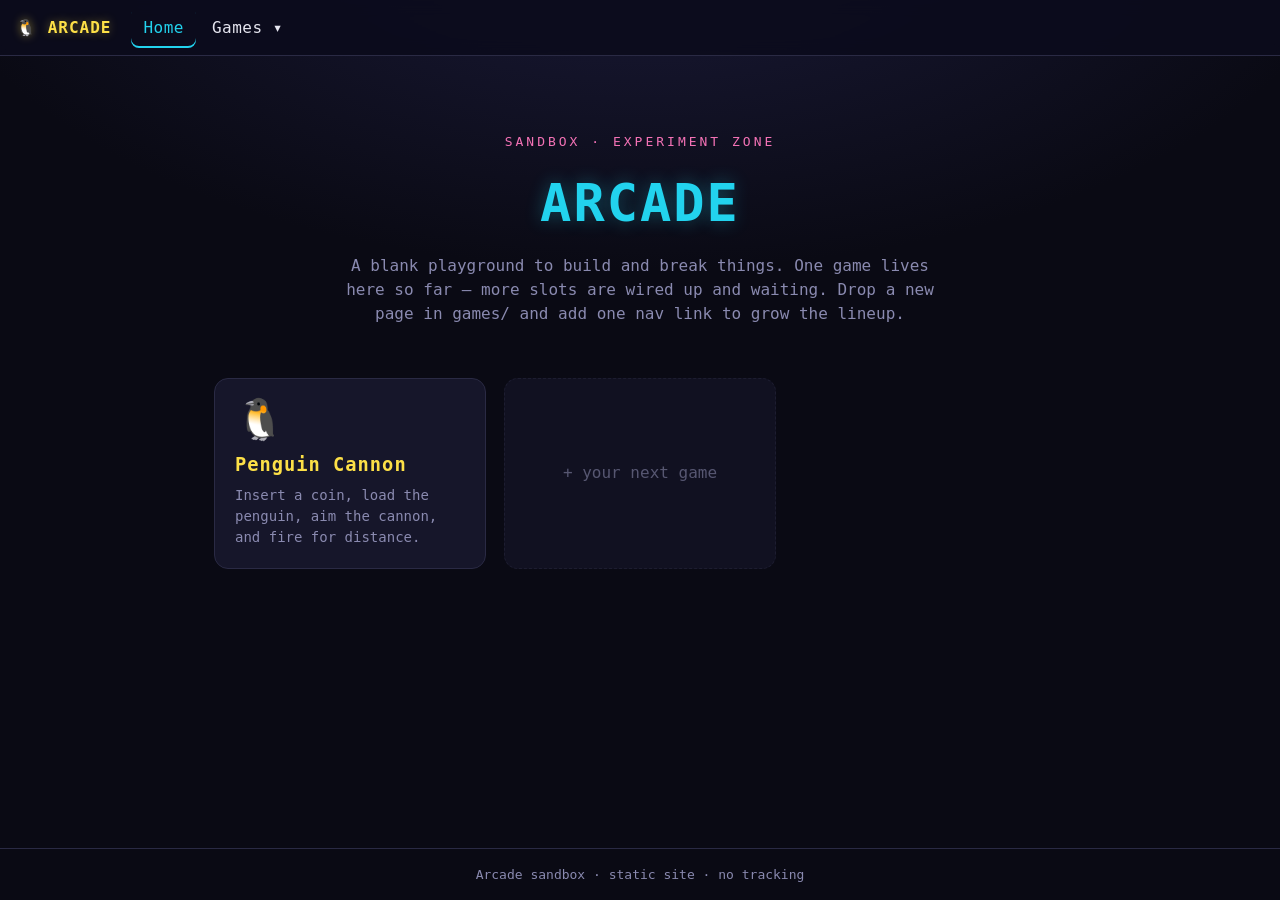
==== index.html @ a816e19b "Add arcade sandbox site with Penguin Cannon game Static multi-page site (vanilla HTML/CSS/JS + Canva" ====
<!DOCTYPE html>
<html lang="en">
<head>
  <meta charset="UTF-8" />
  <meta name="viewport" content="width=device-width, initial-scale=1" />
  <title>🐧 Arcade — Sandbox</title>
  <meta name="description" content="A blank arcade sandbox to experiment with mini-games." />
  <link rel="icon" href="data:image/svg+xml,<svg xmlns='http://www.w3.org/2000/svg' viewBox='0 0 100 100'><text y='.9em' font-size='90'>🐧</text></svg>" />
  <link rel="stylesheet" href="assets/css/site.css" />
</head>
<body>
  <!-- ===================================================== Top navigation -->
  <nav class="nav">
    <a class="nav__brand" href="index.html">🐧 ARCADE</a>
    <ul class="nav__links">
      <li><a class="nav__link" data-match="index.html," href="index.html">Home</a></li>
      <li class="nav__group">
        <button class="nav__toggle" aria-haspopup="true" aria-expanded="false">Games ▾</button>
        <div class="nav__menu">
          <a href="games/penguin-cannon.html">🐧 Penguin Cannon</a>
          <span class="nav__muted">more coming soon…</span>
        </div>
      </li>
    </ul>
    <span class="nav__spacer"></span>
  </nav>

  <!-- =============================================================== Home -->
  <main>
    <section class="hero">
      <p class="tag">Sandbox · experiment zone</p>
      <h1>ARCADE</h1>
      <p>
        A blank playground to build and break things. One game lives here so far —
        more slots are wired up and waiting. Drop a new page in <code>games/</code>
        and add one nav link to grow the lineup.
      </p>
    </section>

    <section class="grid">
      <a class="card" href="games/penguin-cannon.html">
        <div class="card__emoji">🐧</div>
        <h3>Penguin Cannon</h3>
        <p>Insert a coin, load the penguin, aim the cannon, and fire for distance.</p>
      </a>
      <div class="card card--placeholder">+ your next game</div>
    </section>
  </main>

  <footer class="footer">Arcade sandbox · static site · no tracking</footer>

  <script src="assets/js/nav.js"></script>
</body>
</html>
---- assets/css/site.css ----
/* ==========================================================================
   Arcade sandbox — shared site styles
   Retro arcade theme: dark background, neon accents, monospace type.
   Shared by index.html (home) and games/*.html.
   ========================================================================== */

:root {
  --nav-h: 56px;

  --bg:        #0a0a14;
  --bg-2:      #11112099;
  --panel:     #16162a;
  --border:    #2a2a44;
  --text:      #e6e6f0;
  --muted:     #8a8ab0;

  --neon-cyan: #22d3ee;
  --neon-pink: #f472b6;
  --neon-gold: #fde047;
  --neon-lime: #a3e635;

  --shadow-neon: 0 0 0 1px var(--border), 0 0 18px #22d3ee22;
  --font: "Consolas", "SFMono-Regular", "Menlo", "DejaVu Sans Mono", monospace;
}

* { box-sizing: border-box; }

html, body {
  margin: 0;
  padding: 0;
  height: 100%;
}

body {
  background:
    radial-gradient(1200px 600px at 50% -10%, #1b1b3a 0%, transparent 60%),
    var(--bg);
  color: var(--text);
  font-family: var(--font);
  font-size: 16px;
  line-height: 1.5;
  -webkit-font-smoothing: antialiased;
  display: flex;
  flex-direction: column;
  min-height: 100%;
}

a { color: var(--neon-cyan); text-decoration: none; }
a:hover { color: var(--neon-pink); }

/* ----------------------------------------------------------------- Nav bar */
.nav {
  position: sticky;
  top: 0;
  z-index: 50;
  height: var(--nav-h);
  display: flex;
  align-items: center;
  gap: 8px;
  padding: 0 16px;
  background: #0c0c1ce6;
  backdrop-filter: blur(8px);
  border-bottom: 1px solid var(--border);
}

.nav__brand {
  font-weight: 700;
  letter-spacing: 1px;
  color: var(--neon-gold);
  text-shadow: 0 0 10px #fde04766;
  margin-right: 12px;
  white-space: nowrap;
}
.nav__brand:hover { color: var(--neon-gold); filter: brightness(1.15); }

.nav__links {
  display: flex;
  align-items: center;
  gap: 4px;
  list-style: none;
  margin: 0;
  padding: 0;
}

.nav__link {
  display: inline-block;
  padding: 8px 12px;
  border-radius: 8px;
  color: var(--text);
  letter-spacing: 0.5px;
}
.nav__link:hover { background: #ffffff10; color: var(--neon-cyan); }
.nav__link.is-active {
  color: var(--neon-cyan);
  box-shadow: inset 0 -2px 0 var(--neon-cyan);
}

/* dropdown ("Games" — currently one entry, room to grow) */
.nav__group { position: relative; }
.nav__toggle {
  font: inherit;
  cursor: pointer;
  border: none;
  background: transparent;
  color: var(--text);
  padding: 8px 12px;
  border-radius: 8px;
  letter-spacing: 0.5px;
}
.nav__toggle:hover { background: #ffffff10; color: var(--neon-cyan); }
.nav__menu {
  position: absolute;
  top: calc(100% + 6px);
  left: 0;
  min-width: 190px;
  background: var(--panel);
  border: 1px solid var(--border);
  border-radius: 10px;
  padding: 6px;
  box-shadow: 0 12px 30px #00000066;
  display: none;
}
.nav__group.is-open .nav__menu,
.nav__group:hover .nav__menu { display: block; }
.nav__menu a {
  display: block;
  padding: 8px 10px;
  border-radius: 7px;
  color: var(--text);
}
.nav__menu a:hover { background: #ffffff12; color: var(--neon-pink); }
.nav__menu .nav__muted {
  display: block;
  padding: 8px 10px;
  color: var(--muted);
  font-size: 13px;
}

.nav__spacer { flex: 1; }

/* ----------------------------------------------------------------- Content */
main { flex: 1; }

/* Home hero / sandbox */
.hero {
  max-width: 900px;
  margin: 0 auto;
  padding: 64px 24px 24px;
  text-align: center;
}
.hero h1 {
  font-size: clamp(28px, 6vw, 52px);
  margin: 0 0 8px;
  color: var(--neon-cyan);
  text-shadow: 0 0 18px #22d3ee55;
  letter-spacing: 2px;
}
.hero .tag {
  color: var(--neon-pink);
  letter-spacing: 3px;
  text-transform: uppercase;
  font-size: 13px;
}
.hero p { color: var(--muted); max-width: 620px; margin: 12px auto; }

.grid {
  max-width: 900px;
  margin: 0 auto;
  padding: 16px 24px 64px;
  display: grid;
  grid-template-columns: repeat(auto-fill, minmax(240px, 1fr));
  gap: 18px;
}

.card {
  display: block;
  background: var(--panel);
  border: 1px solid var(--border);
  border-radius: 14px;
  padding: 20px;
  color: var(--text);
  transition: transform 0.12s ease, box-shadow 0.12s ease, border-color 0.12s;
}
.card:hover {
  transform: translateY(-3px);
  border-color: var(--neon-cyan);
  box-shadow: var(--shadow-neon);
  color: var(--text);
}
.card__emoji { font-size: 40px; line-height: 1; }
.card h3 { margin: 12px 0 6px; color: var(--neon-gold); letter-spacing: 1px; }
.card p { margin: 0; color: var(--muted); font-size: 14px; }
.card--placeholder {
  border-style: dashed;
  opacity: 0.6;
  display: flex;
  align-items: center;
  justify-content: center;
  text-align: center;
  color: var(--muted);
}

/* ------------------------------------------------------- 16:9 game stage */
.stage-wrap {
  display: flex;
  align-items: center;
  justify-content: center;
  padding: 16px;
  /* fill the viewport under the sticky nav */
  min-height: calc(100vh - var(--nav-h));
}

.stage {
  position: relative;
  aspect-ratio: 16 / 9;
  /* scale to fit width AND height while preserving 16:9, capped at native res */
  width: min(96vw, calc((100vh - var(--nav-h) - 48px) * 16 / 9));
  max-width: 1280px;
  border: 1px solid var(--border);
  border-radius: 12px;
  overflow: hidden;
  background: #05060f;
  box-shadow: 0 0 0 1px #00000080, 0 18px 60px #000000aa, 0 0 40px #22d3ee18;
}

.stage canvas {
  display: block;
  width: 100%;
  height: 100%;
  /* keep pixel art crisp when scaled */
  image-rendering: pixelated;
  touch-action: manipulation;
  cursor: pointer;
}

/* ----------------------------------------------------------------- Footer */
.footer {
  border-top: 1px solid var(--border);
  color: var(--muted);
  font-size: 13px;
  text-align: center;
  padding: 16px;
}

@media (max-width: 520px) {
  .nav__brand { font-size: 14px; }
  .nav__link, .nav__toggle { padding: 8px 9px; }
}
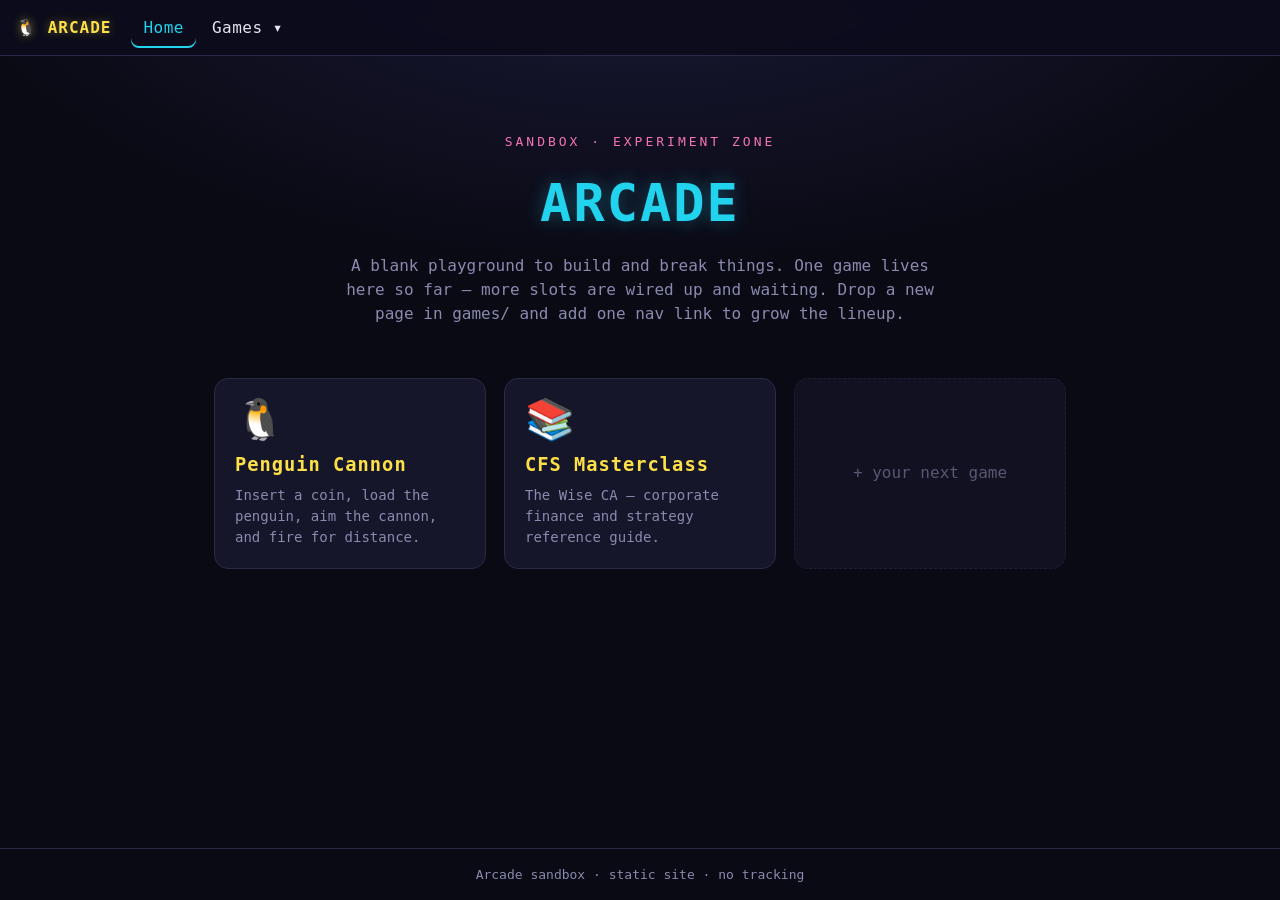
==== commit 7464f62c: "Add CFS Masterclass page to arcade Co-Authored-By: Claude Sonnet 4.6 <noreply@anthropic.com>" ====
--- a/index.html
+++ b/index.html
@@ -18,7 +18,7 @@
         <button class="nav__toggle" aria-haspopup="true" aria-expanded="false">Games ▾</button>
         <div class="nav__menu">
           <a href="games/penguin-cannon.html">🐧 Penguin Cannon</a>
-          <span class="nav__muted">more coming soon…</span>
+          <a href="games/cfs-masterclass.html">📚 CFS Masterclass</a>
         </div>
       </li>
     </ul>
@@ -43,6 +43,11 @@
         <h3>Penguin Cannon</h3>
         <p>Insert a coin, load the penguin, aim the cannon, and fire for distance.</p>
       </a>
+      <a class="card" href="games/cfs-masterclass.html">
+        <div class="card__emoji">📚</div>
+        <h3>CFS Masterclass</h3>
+        <p>The Wise CA — corporate finance and strategy reference guide.</p>
+      </a>
       <div class="card card--placeholder">+ your next game</div>
     </section>
   </main>
